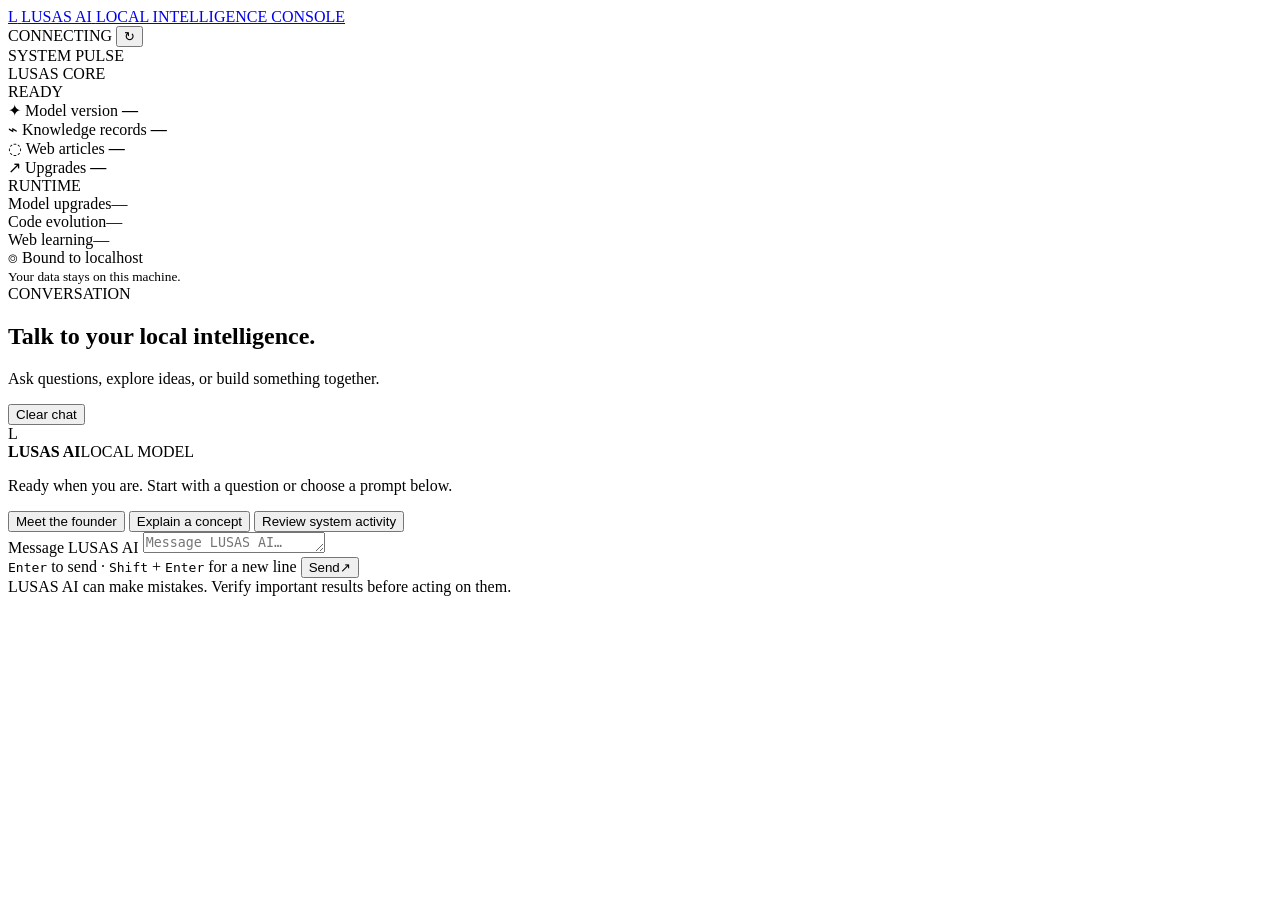
==== web/index.html @ 6f80adee "Add local web console" ====
<!doctype html>
<html lang="en">
<head>
  <meta charset="utf-8">
  <meta name="viewport" content="width=device-width, initial-scale=1">
  <meta name="theme-color" content="#0c111d">
  <title>LUSAS AI · Local intelligence console</title>
  <link rel="stylesheet" href="/styles.css">
</head>
<body>
  <div class="app-shell">
    <header class="topbar">
      <a class="brand" href="/" aria-label="LUSAS AI home">
        <span class="brand-mark">L</span>
        <span>
          <span class="brand-name">LUSAS AI</span>
          <span class="brand-caption">LOCAL INTELLIGENCE CONSOLE</span>
        </span>
      </a>
      <div class="topbar-actions">
        <span class="connection-status" id="connection-status"><span class="status-dot"></span> CONNECTING</span>
        <button class="icon-button" id="refresh-button" type="button" title="Refresh status" aria-label="Refresh status">↻</button>
      </div>
    </header>

    <main class="main-grid">
      <aside class="side-panel">
        <div class="eyebrow">SYSTEM PULSE</div>
        <div class="pulse-card">
          <div class="pulse-orbit"><span></span></div>
          <div>
            <div class="pulse-label">LUSAS CORE</div>
            <div class="pulse-value" id="core-state">READY</div>
          </div>
        </div>

        <div class="metric-stack">
          <div class="metric-row">
            <span><span class="metric-icon violet">✦</span> Model version</span>
            <strong id="metric-version">—</strong>
          </div>
          <div class="metric-row">
            <span><span class="metric-icon blue">⌁</span> Knowledge records</span>
            <strong id="metric-knowledge">—</strong>
          </div>
          <div class="metric-row">
            <span><span class="metric-icon amber">◌</span> Web articles</span>
            <strong id="metric-web">—</strong>
          </div>
          <div class="metric-row">
            <span><span class="metric-icon green">↗</span> Upgrades</span>
            <strong id="metric-upgrades">—</strong>
          </div>
        </div>

        <div class="side-divider"></div>
        <div class="eyebrow">RUNTIME</div>
        <div class="runtime-list">
          <div><span>Model upgrades</span><span class="mini-status" id="policy-model">—</span></div>
          <div><span>Code evolution</span><span class="mini-status" id="policy-code">—</span></div>
          <div><span>Web learning</span><span class="mini-status" id="policy-web">—</span></div>
        </div>

        <div class="side-footer">
          <span class="lock-mark">⌾</span>
          <span>Bound to localhost<br><small>Your data stays on this machine.</small></span>
        </div>
      </aside>

      <section class="chat-panel" aria-label="LUSAS AI chat">
        <div class="chat-header">
          <div>
            <div class="eyebrow">CONVERSATION</div>
            <h1>Talk to your local intelligence.</h1>
            <p>Ask questions, explore ideas, or build something together.</p>
          </div>
          <button class="clear-button" id="clear-button" type="button">Clear chat</button>
        </div>

        <div class="message-list" id="message-list" aria-live="polite">
          <article class="message assistant-message welcome-message">
            <div class="avatar assistant-avatar">L</div>
            <div class="message-body">
              <div class="message-meta"><strong>LUSAS AI</strong><span>LOCAL MODEL</span></div>
              <p>Ready when you are. Start with a question or choose a prompt below.</p>
            </div>
          </article>
          <div class="prompt-grid" id="prompt-grid">
            <button type="button" data-prompt="Who is the founder of LUSAS AI?">Meet the founder</button>
            <button type="button" data-prompt="Explain Python decorators with a small example.">Explain a concept</button>
            <button type="button" data-prompt="What has changed recently in my local system?">Review system activity</button>
          </div>
        </div>

        <form class="composer" id="composer">
          <label class="sr-only" for="prompt-input">Message LUSAS AI</label>
          <textarea id="prompt-input" rows="1" placeholder="Message LUSAS AI…" autocomplete="off"></textarea>
          <div class="composer-footer">
            <span><kbd>Enter</kbd> to send · <kbd>Shift</kbd> + <kbd>Enter</kbd> for a new line</span>
            <button class="send-button" type="submit" id="send-button"><span>Send</span><span class="send-arrow">↗</span></button>
          </div>
        </form>
        <div class="chat-note">LUSAS AI can make mistakes. Verify important results before acting on them.</div>
      </section>
    </main>
  </div>
  <script src="/app.js" defer></script>
</body>
</html>
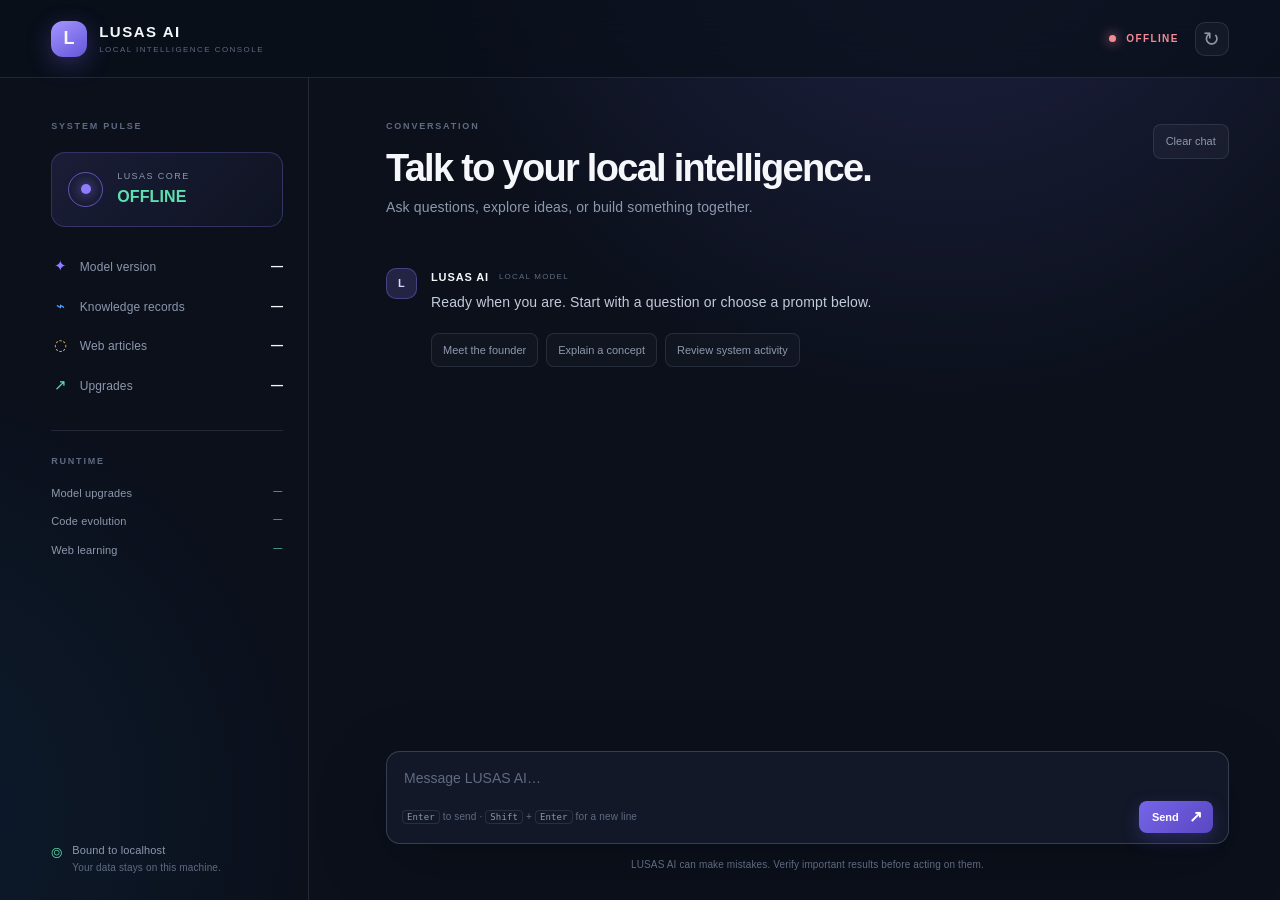
==== commit 128760ac: "Fix web console file loading" ====
--- a/web/index.html
+++ b/web/index.html
@@ -5,7 +5,7 @@
   <meta name="viewport" content="width=device-width, initial-scale=1">
   <meta name="theme-color" content="#0c111d">
   <title>LUSAS AI · Local intelligence console</title>
-  <link rel="stylesheet" href="/styles.css">
+  <link rel="stylesheet" href="styles.css">
 </head>
 <body>
   <div class="app-shell">
@@ -104,6 +104,6 @@
       </section>
     </main>
   </div>
-  <script src="/app.js" defer></script>
+  <script src="app.js" defer></script>
 </body>
 </html>
--- a/web/styles.css
+++ b/web/styles.css
@@ -0,0 +1,142 @@
+:root {
+  --ink: #f5f7fb;
+  --muted: #8d98ad;
+  --faint: #5f6b82;
+  --line: rgba(151, 166, 193, .16);
+  --panel: rgba(20, 27, 43, .82);
+  --panel-strong: #171f32;
+  --bg: #0b101b;
+  --violet: #8f7cff;
+  --blue: #56a8ff;
+  --green: #5ee0af;
+  --amber: #f5bd67;
+}
+
+* { box-sizing: border-box; }
+
+html, body { min-height: 100%; }
+
+body {
+  margin: 0;
+  color: var(--ink);
+  background:
+    radial-gradient(circle at 74% -15%, rgba(91, 86, 185, .27), transparent 34rem),
+    radial-gradient(circle at -10% 90%, rgba(24, 103, 166, .14), transparent 28rem),
+    var(--bg);
+  font: 14px/1.5 Inter, ui-sans-serif, -apple-system, BlinkMacSystemFont, "Segoe UI", sans-serif;
+  letter-spacing: .01em;
+}
+
+button, textarea { font: inherit; }
+button { color: inherit; }
+
+.app-shell { min-height: 100vh; }
+
+.topbar {
+  height: 78px;
+  padding: 0 4vw;
+  display: flex;
+  align-items: center;
+  justify-content: space-between;
+  border-bottom: 1px solid var(--line);
+  background: rgba(10, 15, 26, .68);
+  backdrop-filter: blur(18px);
+}
+
+.brand { color: var(--ink); text-decoration: none; display: flex; align-items: center; gap: 12px; }
+.brand-mark {
+  width: 36px; height: 36px; border-radius: 12px; display: grid; place-items: center;
+  background: linear-gradient(145deg, #a496ff, #6355d9); box-shadow: 0 7px 24px rgba(117, 99, 232, .32);
+  font-weight: 800; font-size: 18px;
+}
+.brand-name { display: block; font-size: 15px; font-weight: 750; letter-spacing: .1em; }
+.brand-caption { display: block; color: var(--faint); font-size: 8px; letter-spacing: .18em; margin-top: 1px; }
+.topbar-actions { display: flex; gap: 16px; align-items: center; }
+.connection-status { color: var(--green); font-size: 10px; font-weight: 700; letter-spacing: .14em; }
+.connection-status.offline { color: #f28d97; }
+.status-dot { display: inline-block; width: 7px; height: 7px; border-radius: 50%; background: currentColor; margin-right: 6px; box-shadow: 0 0 12px currentColor; }
+.icon-button, .clear-button {
+  border: 1px solid var(--line); background: rgba(255,255,255,.035); cursor: pointer;
+  transition: .2s ease; color: var(--muted);
+}
+.icon-button { width: 34px; height: 34px; border-radius: 10px; font-size: 20px; line-height: 1; }
+.icon-button:hover, .clear-button:hover { border-color: rgba(143,124,255,.65); color: var(--ink); background: rgba(143,124,255,.1); }
+
+.main-grid { width: min(1440px, 92vw); margin: 0 auto; display: grid; grid-template-columns: 258px minmax(0, 1fr); min-height: calc(100vh - 78px); }
+.side-panel { padding: 42px 25px 25px 0; border-right: 1px solid var(--line); display: flex; flex-direction: column; }
+.eyebrow { color: var(--faint); font-size: 9px; font-weight: 750; letter-spacing: .2em; }
+.pulse-card { margin: 18px 0 28px; padding: 17px 16px; border: 1px solid rgba(143,124,255,.25); border-radius: 14px; display: flex; align-items: center; gap: 14px; background: linear-gradient(135deg, rgba(143,124,255,.12), rgba(64, 75, 138, .07)); }
+.pulse-orbit { width: 35px; height: 35px; border: 1px solid rgba(143,124,255,.6); border-radius: 50%; display: grid; place-items: center; animation: breathe 3s ease-in-out infinite; }
+.pulse-orbit span { width: 10px; height: 10px; border-radius: 50%; background: var(--violet); box-shadow: 0 0 14px var(--violet); }
+@keyframes breathe { 50% { transform: scale(1.06); box-shadow: 0 0 24px rgba(143,124,255,.2); } }
+.pulse-label { font-size: 9px; letter-spacing: .16em; color: var(--muted); }
+.pulse-value { color: var(--green); font-weight: 750; font-size: 16px; margin-top: 2px; }
+.metric-stack { display: grid; gap: 17px; }
+.metric-row { display: flex; justify-content: space-between; align-items: center; color: var(--muted); font-size: 12px; }
+.metric-row strong { color: var(--ink); font-weight: 650; }
+.metric-icon { display: inline-grid; place-items: center; width: 19px; margin-right: 6px; font-size: 15px; }
+.violet { color: var(--violet); } .blue { color: var(--blue); } .amber { color: var(--amber); } .green { color: var(--green); }
+.side-divider { height: 1px; background: var(--line); margin: 34px 0 24px; }
+.runtime-list { display: grid; gap: 12px; margin-top: 16px; }
+.runtime-list > div { display: flex; justify-content: space-between; color: var(--muted); font-size: 11px; }
+.mini-status { color: var(--green); font-size: 9px; text-transform: uppercase; letter-spacing: .1em; }
+.mini-status.off { color: #f5bd67; }
+.side-footer { margin-top: auto; padding-top: 24px; color: var(--muted); display: flex; gap: 10px; font-size: 11px; }
+.side-footer small { color: var(--faint); font-size: 10px; }
+.lock-mark { color: var(--green); font-size: 19px; line-height: 1; }
+
+.chat-panel { padding: 42px 0 28px 6vw; max-width: 980px; width: 100%; display: flex; flex-direction: column; }
+.chat-header { display: flex; justify-content: space-between; gap: 20px; align-items: flex-start; }
+h1 { font-size: clamp(25px, 3vw, 38px); line-height: 1.12; margin: 13px 0 8px; letter-spacing: -.045em; font-weight: 700; }
+.chat-header p { margin: 0; color: var(--muted); }
+.clear-button { border-radius: 8px; padding: 8px 12px; font-size: 11px; margin-top: 4px; }
+.message-list { flex: 1; padding: 50px 0 25px; overflow: auto; }
+.message { display: flex; gap: 14px; max-width: 780px; margin-bottom: 27px; animation: rise .28s ease both; }
+@keyframes rise { from { opacity: 0; transform: translateY(5px); } to { opacity: 1; transform: translateY(0); } }
+.avatar { flex: 0 0 31px; height: 31px; border-radius: 10px; display: grid; place-items: center; font-size: 11px; font-weight: 750; }
+.assistant-avatar { color: #d9d5ff; background: rgba(143,124,255,.18); border: 1px solid rgba(143,124,255,.35); }
+.user-avatar { color: #cbe9ff; background: rgba(86,168,255,.15); border: 1px solid rgba(86,168,255,.32); }
+.message-body { min-width: 0; padding-top: 1px; }
+.message-meta { display: flex; gap: 10px; align-items: center; margin-bottom: 6px; }
+.message-meta strong { font-size: 11px; letter-spacing: .08em; }
+.message-meta span { color: var(--faint); font-size: 8px; letter-spacing: .15em; }
+.message-body p { margin: 0; color: #c3cada; white-space: pre-wrap; overflow-wrap: anywhere; }
+.user-message { margin-left: auto; flex-direction: row-reverse; text-align: right; }
+.user-message .message-meta { justify-content: flex-end; }
+.user-message .message-body { max-width: 72%; }
+.user-message .message-body p { color: #d6e7fb; background: rgba(86,168,255,.09); border: 1px solid rgba(86,168,255,.17); padding: 10px 13px; border-radius: 12px 3px 12px 12px; text-align: left; }
+.pending p { color: var(--muted) !important; font-style: italic; }
+.prompt-grid { display: flex; flex-wrap: wrap; gap: 8px; margin: -7px 0 0 45px; }
+.prompt-grid button { border: 1px solid var(--line); color: var(--muted); background: rgba(255,255,255,.025); padding: 8px 11px; border-radius: 8px; cursor: pointer; font-size: 11px; transition: .2s ease; }
+.prompt-grid button:hover { border-color: rgba(143,124,255,.6); color: var(--ink); background: rgba(143,124,255,.08); }
+.composer { border: 1px solid rgba(151,166,193,.27); background: var(--panel); border-radius: 14px; padding: 14px 15px 10px; box-shadow: 0 18px 70px rgba(0,0,0,.22); }
+textarea { display: block; width: 100%; resize: none; outline: 0; border: 0; color: var(--ink); background: transparent; min-height: 28px; max-height: 150px; }
+textarea::placeholder { color: var(--faint); }
+.composer-footer { display: flex; align-items: center; justify-content: space-between; gap: 12px; margin-top: 7px; color: var(--faint); font-size: 10px; }
+kbd { border: 1px solid var(--line); padding: 1px 4px; border-radius: 4px; color: var(--muted); font-size: 9px; }
+.send-button { display: inline-flex; align-items: center; gap: 10px; border: 0; border-radius: 8px; padding: 8px 11px 8px 13px; color: #fff; background: linear-gradient(135deg, #7566e8, #5947c2); box-shadow: 0 6px 18px rgba(96,78,211,.3); cursor: pointer; font-size: 11px; font-weight: 650; }
+.send-button:hover { filter: brightness(1.1); } .send-button:disabled { opacity: .55; cursor: wait; }
+.send-arrow { font-size: 16px; line-height: 10px; }
+.chat-note { margin: 13px 0 0; color: var(--faint); text-align: center; font-size: 10px; }
+.sr-only { position: absolute; width: 1px; height: 1px; padding: 0; margin: -1px; overflow: hidden; clip: rect(0,0,0,0); white-space: nowrap; border: 0; }
+
+@media (max-width: 800px) {
+  .topbar { padding: 0 5vw; }
+  .main-grid { width: 90vw; grid-template-columns: 1fr; }
+  .side-panel { border-right: 0; border-bottom: 1px solid var(--line); padding: 25px 0 24px; }
+  .pulse-card { margin: 13px 0 20px; max-width: 300px; }
+  .metric-stack { grid-template-columns: repeat(2, 1fr); gap: 13px; }
+  .side-divider, .runtime-list, .side-footer { display: none; }
+  .chat-panel { padding: 30px 0; }
+  .message-list { padding-top: 32px; }
+  .user-message .message-body { max-width: 82%; }
+}
+
+@media (max-width: 480px) {
+  .brand-caption { display: none; }
+  .connection-status { font-size: 8px; }
+  .chat-header { display: block; }
+  .clear-button { margin-top: 17px; }
+  .composer-footer > span { display: none; }
+  .composer-footer { justify-content: flex-end; }
+}
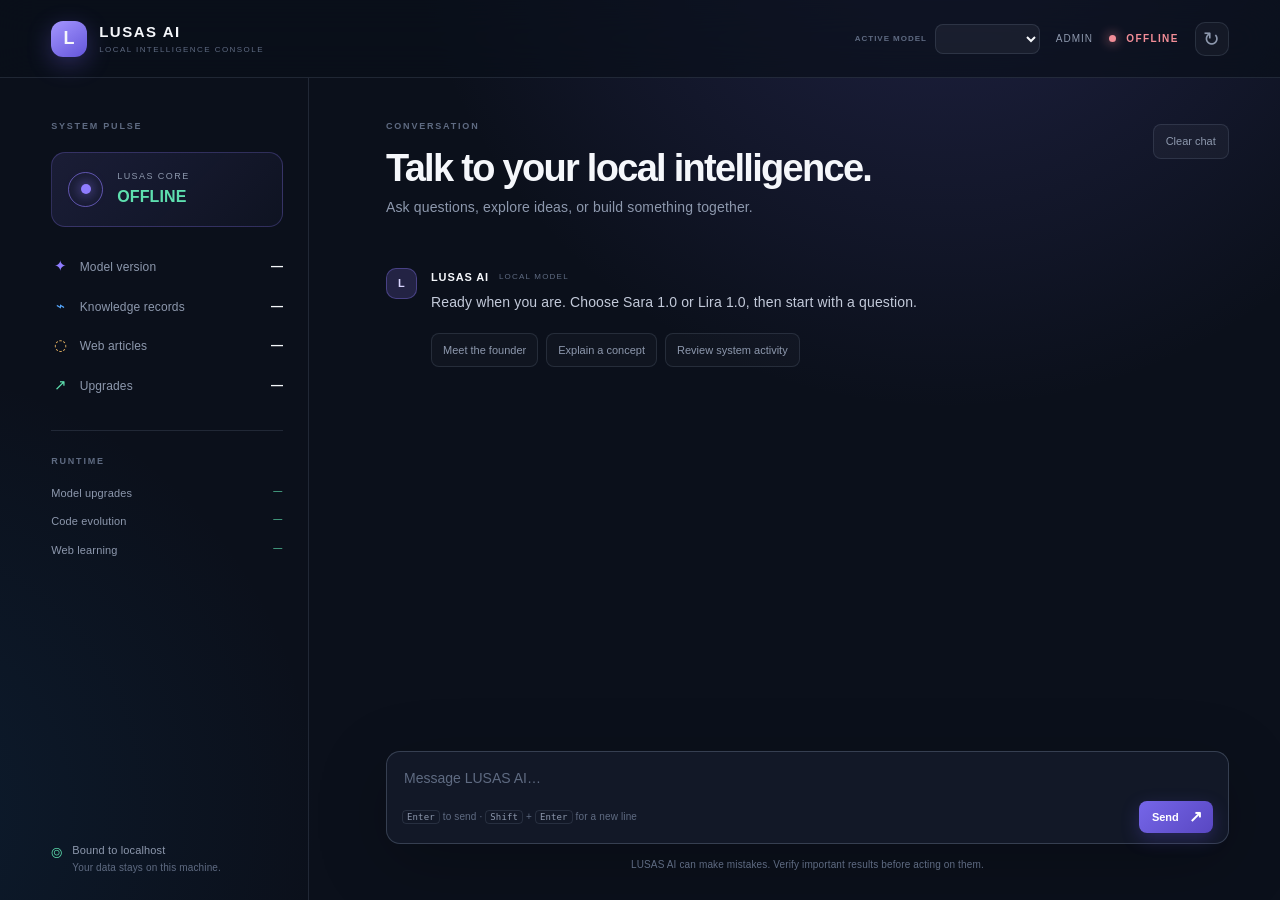
==== commit 182c90e0: "Add Sara and Lira model lifecycle" ====
--- a/web/index.html
+++ b/web/index.html
@@ -18,6 +18,11 @@
         </span>
       </a>
       <div class="topbar-actions">
+        <label class="model-picker" for="model-selector">
+          <span>ACTIVE MODEL</span>
+          <select id="model-selector" aria-label="Active LUSAS AI model"></select>
+        </label>
+        <a class="admin-link" href="/admin.html">Admin</a>
         <span class="connection-status" id="connection-status"><span class="status-dot"></span> CONNECTING</span>
         <button class="icon-button" id="refresh-button" type="button" title="Refresh status" aria-label="Refresh status">↻</button>
       </div>
@@ -82,7 +87,7 @@
             <div class="avatar assistant-avatar">L</div>
             <div class="message-body">
               <div class="message-meta"><strong>LUSAS AI</strong><span>LOCAL MODEL</span></div>
-              <p>Ready when you are. Start with a question or choose a prompt below.</p>
+            <p>Ready when you are. Choose Sara 1.0 or Lira 1.0, then start with a question.</p>
             </div>
           </article>
           <div class="prompt-grid" id="prompt-grid">
--- a/web/styles.css
+++ b/web/styles.css
@@ -52,6 +52,11 @@
 .brand-name { display: block; font-size: 15px; font-weight: 750; letter-spacing: .1em; }
 .brand-caption { display: block; color: var(--faint); font-size: 8px; letter-spacing: .18em; margin-top: 1px; }
 .topbar-actions { display: flex; gap: 16px; align-items: center; }
+.model-picker { display: flex; align-items: center; gap: 8px; color: var(--faint); font-size: 8px; font-weight: 750; letter-spacing: .12em; }
+.model-picker select { min-width: 105px; border: 1px solid var(--line); border-radius: 8px; padding: 7px 9px; color: var(--ink); background: rgba(255,255,255,.05); outline: 0; font-size: 11px; letter-spacing: 0; cursor: pointer; }
+.model-picker select:focus { border-color: rgba(143,124,255,.7); }
+.admin-link { color: var(--muted); text-decoration: none; font-size: 10px; letter-spacing: .1em; text-transform: uppercase; }
+.admin-link:hover { color: var(--ink); }
 .connection-status { color: var(--green); font-size: 10px; font-weight: 700; letter-spacing: .14em; }
 .connection-status.offline { color: #f28d97; }
 .status-dot { display: inline-block; width: 7px; height: 7px; border-radius: 50%; background: currentColor; margin-right: 6px; box-shadow: 0 0 12px currentColor; }
@@ -120,6 +125,25 @@
 .chat-note { margin: 13px 0 0; color: var(--faint); text-align: center; font-size: 10px; }
 .sr-only { position: absolute; width: 1px; height: 1px; padding: 0; margin: -1px; overflow: hidden; clip: rect(0,0,0,0); white-space: nowrap; border: 0; }
 
+.admin-content { width: min(1440px, 92vw); margin: 0 auto; padding: 42px 0 70px; }
+.admin-intro, .section-heading, .model-card-head { display: flex; justify-content: space-between; align-items: flex-start; gap: 20px; }
+.admin-intro p { max-width: 680px; color: var(--muted); margin: 0; }
+.admin-auth { min-width: 280px; display: grid; gap: 8px; color: var(--muted); font-size: 11px; }
+.admin-auth input, .admin-form input, .admin-form select, .admin-form textarea { width: 100%; border: 1px solid var(--line); border-radius: 8px; padding: 9px 10px; color: var(--ink); background: rgba(255,255,255,.045); outline: 0; }
+.admin-auth input:focus, .admin-form input:focus, .admin-form select:focus, .admin-form textarea:focus { border-color: rgba(143,124,255,.7); }
+.admin-auth .send-button { justify-content: center; }
+.admin-section { margin-top: 48px; padding-top: 26px; border-top: 1px solid var(--line); }
+.admin-section h2 { margin: 7px 0 18px; font-size: 23px; letter-spacing: -.03em; }
+.model-cards { display: grid; grid-template-columns: repeat(2, minmax(0, 1fr)); gap: 16px; }
+.model-card { padding: 20px; border: 1px solid var(--line); border-radius: 14px; background: var(--panel); }
+.model-card h3 { margin: 6px 0 0; font-size: 18px; }
+.state-pill { padding: 4px 7px; border-radius: 99px; font-size: 8px; letter-spacing: .13em; font-weight: 800; }
+.state-pill.good { color: var(--green); background: rgba(94,224,175,.1); }.state-pill.warn { color: var(--amber); background: rgba(245,189,103,.1); }
+.model-card dl { display: grid; gap: 10px; margin: 24px 0 18px; }.model-card dl div { display: flex; justify-content: space-between; gap: 20px; border-bottom: 1px solid var(--line); padding-bottom: 8px; }.model-card dt { color: var(--faint); }.model-card dd { margin: 0; text-align: right; overflow-wrap: anywhere; }
+.table-wrap { overflow-x: auto; border: 1px solid var(--line); border-radius: 12px; background: var(--panel); } table { width: 100%; border-collapse: collapse; min-width: 760px; } th, td { padding: 12px 14px; border-bottom: 1px solid var(--line); text-align: left; vertical-align: top; } th { color: var(--faint); font-size: 9px; letter-spacing: .12em; text-transform: uppercase; } td { color: var(--muted); } tr:last-child td { border-bottom: 0; }.table-muted { color: var(--faint); font-size: 11px; }.tiny-button { border: 1px solid rgba(94,224,175,.32); border-radius: 6px; padding: 4px 7px; color: var(--green); background: transparent; cursor: pointer; font-size: 10px; }.tiny-button.reject { color: #f2a0a8; border-color: rgba(242,160,168,.32); margin-left: 5px; }
+.source-form { display: flex; gap: 8px; margin: -4px 0 13px; }.source-form input { flex: 1; min-width: 0; border: 1px solid var(--line); border-radius: 8px; padding: 9px 10px; color: var(--ink); background: rgba(255,255,255,.045); }.source-list { margin-bottom: 13px; }
+.admin-columns { display: grid; grid-template-columns: minmax(0, 1fr) minmax(0, 1fr); gap: 48px; }.admin-form { display: grid; gap: 10px; margin-bottom: 25px; }.admin-form label { display: grid; gap: 5px; color: var(--muted); font-size: 11px; }.admin-form select { color: var(--ink); }.form-actions { display: flex; gap: 8px; flex-wrap: wrap; }.stack-list { display: grid; gap: 8px; }.stack-list p { color: var(--faint); }.stack-item { display: grid; gap: 2px; padding: 12px 14px; border: 1px solid var(--line); border-radius: 9px; background: rgba(255,255,255,.025); }.stack-item strong { color: var(--ink); font-size: 12px; }.stack-item span, .stack-item small { color: var(--muted); font-size: 11px; }.stack-item small { color: var(--faint); overflow-wrap: anywhere; }
+
 @media (max-width: 800px) {
   .topbar { padding: 0 5vw; }
   .main-grid { width: 90vw; grid-template-columns: 1fr; }
@@ -130,10 +154,13 @@
   .chat-panel { padding: 30px 0; }
   .message-list { padding-top: 32px; }
   .user-message .message-body { max-width: 82%; }
+  .admin-intro, .admin-columns { display: block; }.admin-auth { margin-top: 24px; }.admin-columns > div + div { margin-top: 42px; }.model-cards { grid-template-columns: 1fr; }
 }
 
 @media (max-width: 480px) {
   .brand-caption { display: none; }
+  .model-picker > span, .admin-link { display: none; }
+  .model-picker select { min-width: 92px; }
   .connection-status { font-size: 8px; }
   .chat-header { display: block; }
   .clear-button { margin-top: 17px; }
